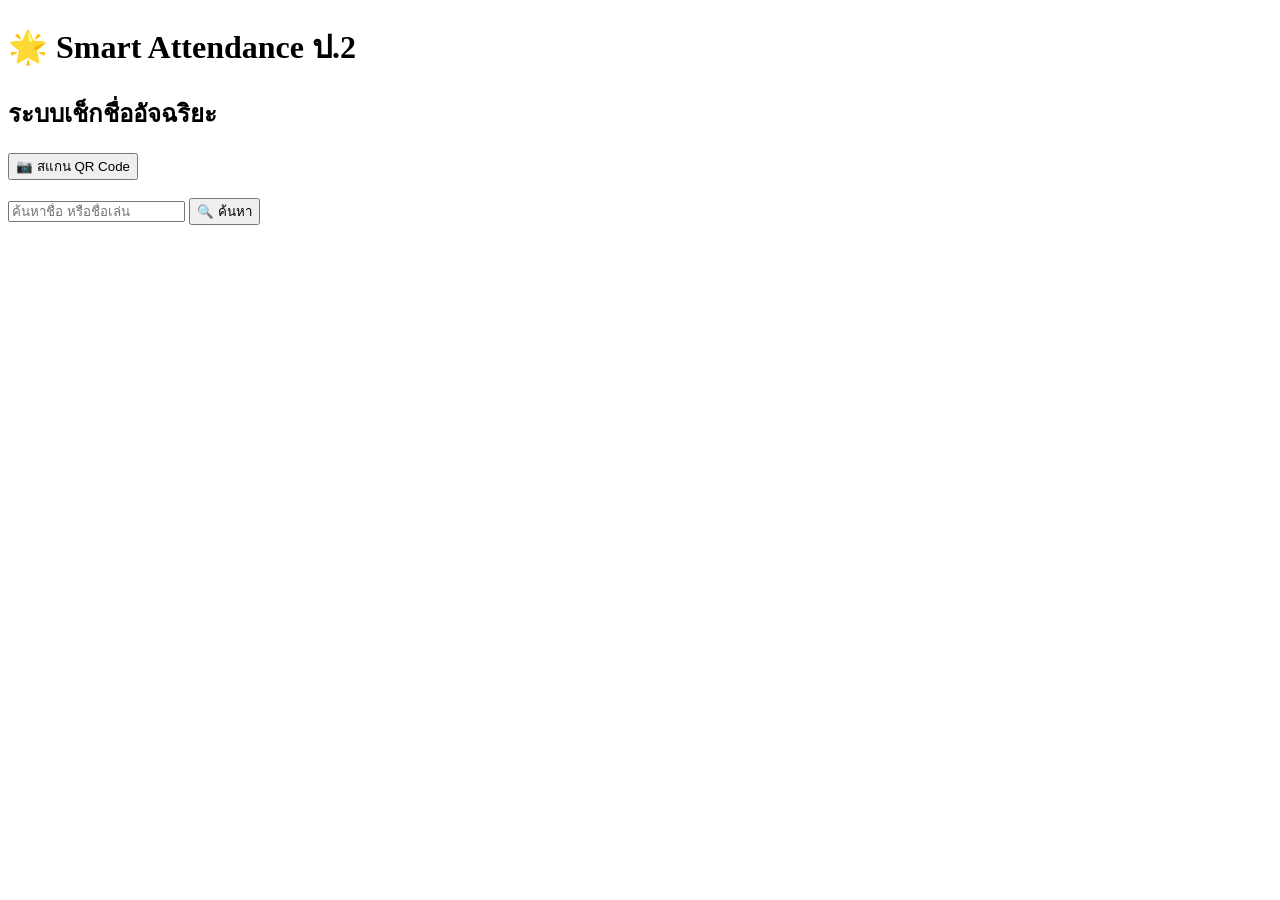
==== index.html @ b7935bb4 "Add initial HTML structure for Smart Attendance" ====
<!DOCTYPE html>
<html>
<head>
<title>Smart Attendance ป.2</title>
</head>

<body>

<h1>🌟 Smart Attendance ป.2</h1>

<h2>ระบบเช็กชื่ออัจฉริยะ</h2>

<button>
📷 สแกน QR Code
</button>

<br><br>

<input placeholder="ค้นหาชื่อ หรือชื่อเล่น">

<button>
🔍 ค้นหา
</button>

</body>
</html>
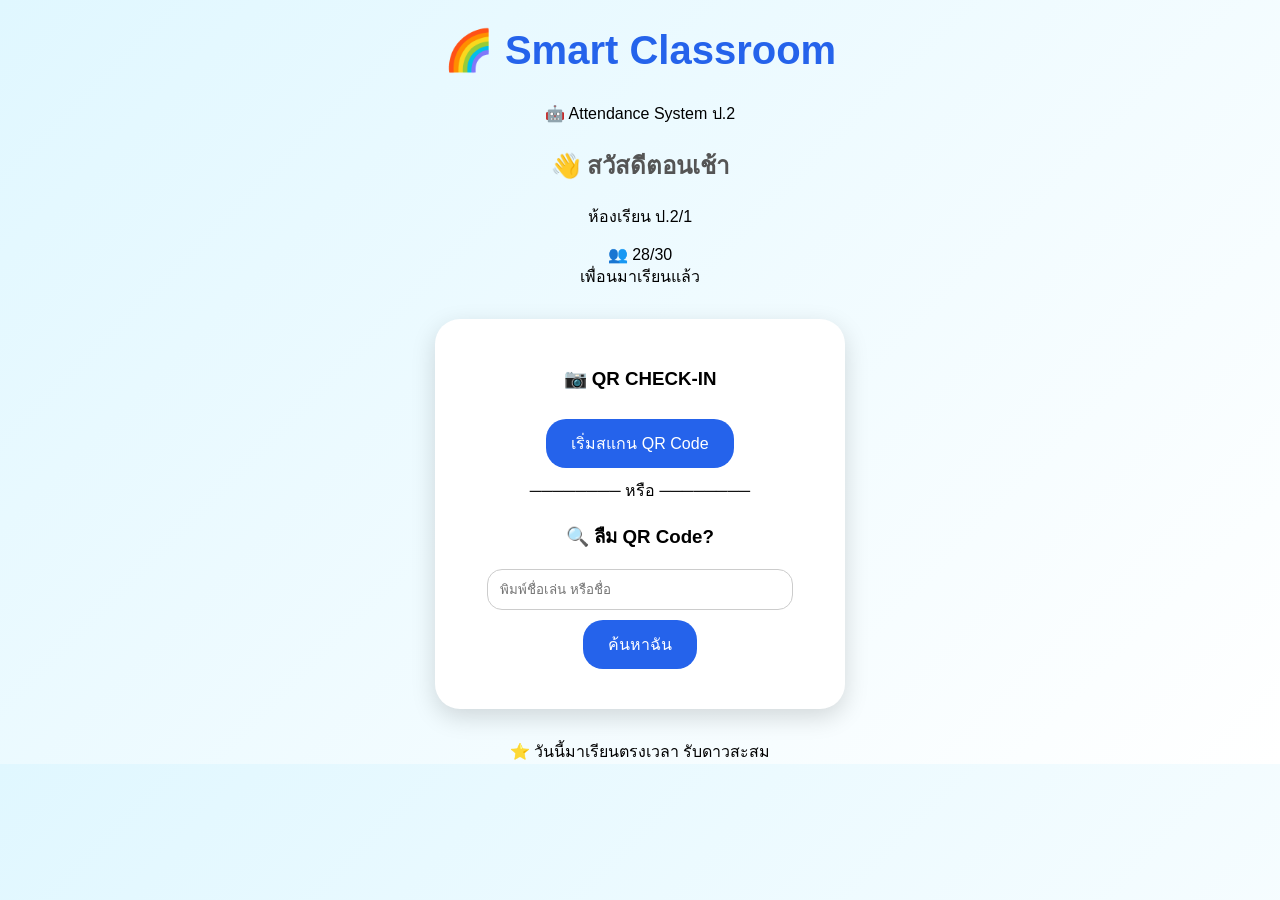
==== commit d7b1e751: "Update index.html for Smart Classroom Attendance" ====
--- a/index.html
+++ b/index.html
@@ -1,26 +1,109 @@
 <!DOCTYPE html>
-<html>
+<html lang="th">
+
 <head>
-<title>Smart Attendance ป.2</title>
+<meta charset="UTF-8">
+<meta name="viewport" content="width=device-width, initial-scale=1.0">
+
+<title>Smart Classroom Attendance</title>
+
+<link rel="stylesheet" href="style.css">
+
 </head>
+
 
 <body>
 
-<h1>🌟 Smart Attendance ป.2</h1>
+<div class="app">
 
-<h2>ระบบเช็กชื่ออัจฉริยะ</h2>
 
-<button>
-📷 สแกน QR Code
+<div class="header">
+
+<h1>🌈 Smart Classroom</h1>
+
+<p>🤖 Attendance System ป.2</p>
+
+</div>
+
+
+<div class="welcome">
+
+<h2>👋 สวัสดีตอนเช้า</h2>
+
+<p>ห้องเรียน ป.2/1</p>
+
+
+<div class="count">
+
+👥
+
+<span id="count">
+28/30
+</span>
+
+<br>
+
+เพื่อนมาเรียนแล้ว
+
+</div>
+
+
+</div>
+
+
+
+<div class="card">
+
+
+<h3>📷 QR CHECK-IN</h3>
+
+
+<button class="scan">
+
+เริ่มสแกน QR Code
+
 </button>
 
-<br><br>
 
-<input placeholder="ค้นหาชื่อ หรือชื่อเล่น">
 
-<button>
-🔍 ค้นหา
+<div class="line">
+
+──────── หรือ ────────
+
+</div>
+
+
+
+<h3>🔍 ลืม QR Code?</h3>
+
+
+<input 
+type="text"
+placeholder="พิมพ์ชื่อเล่น หรือชื่อ">
+
+
+<button class="search">
+
+ค้นหาฉัน
+
 </button>
 
+
+</div>
+
+
+
+<div class="star">
+
+⭐ วันนี้มาเรียนตรงเวลา รับดาวสะสม
+
+</div>
+
+
+
+</div>
+
+
 </body>
+
 </html>
--- a/style.css
+++ b/style.css
@@ -0,0 +1,51 @@
+body {
+    font-family: "Arial", sans-serif;
+    background: linear-gradient(135deg, #e0f7ff, #ffffff);
+    text-align: center;
+    margin: 0;
+    padding: 0;
+}
+
+.container {
+    margin-top: 50px;
+}
+
+h1 {
+    color: #2563eb;
+    font-size: 40px;
+}
+
+h2 {
+    color: #555;
+}
+
+.card {
+    background: white;
+    width: 350px;
+    margin: 30px auto;
+    padding: 30px;
+    border-radius: 25px;
+    box-shadow: 0 8px 25px rgba(0,0,0,0.15);
+}
+
+button {
+    background: #2563eb;
+    color: white;
+    border: none;
+    padding: 12px 25px;
+    border-radius: 20px;
+    cursor: pointer;
+    font-size: 16px;
+    margin: 10px;
+}
+
+button:hover {
+    background: #1d4ed8;
+}
+
+input {
+    width: 80%;
+    padding: 12px;
+    border-radius: 15px;
+    border: 1px solid #ccc;
+}
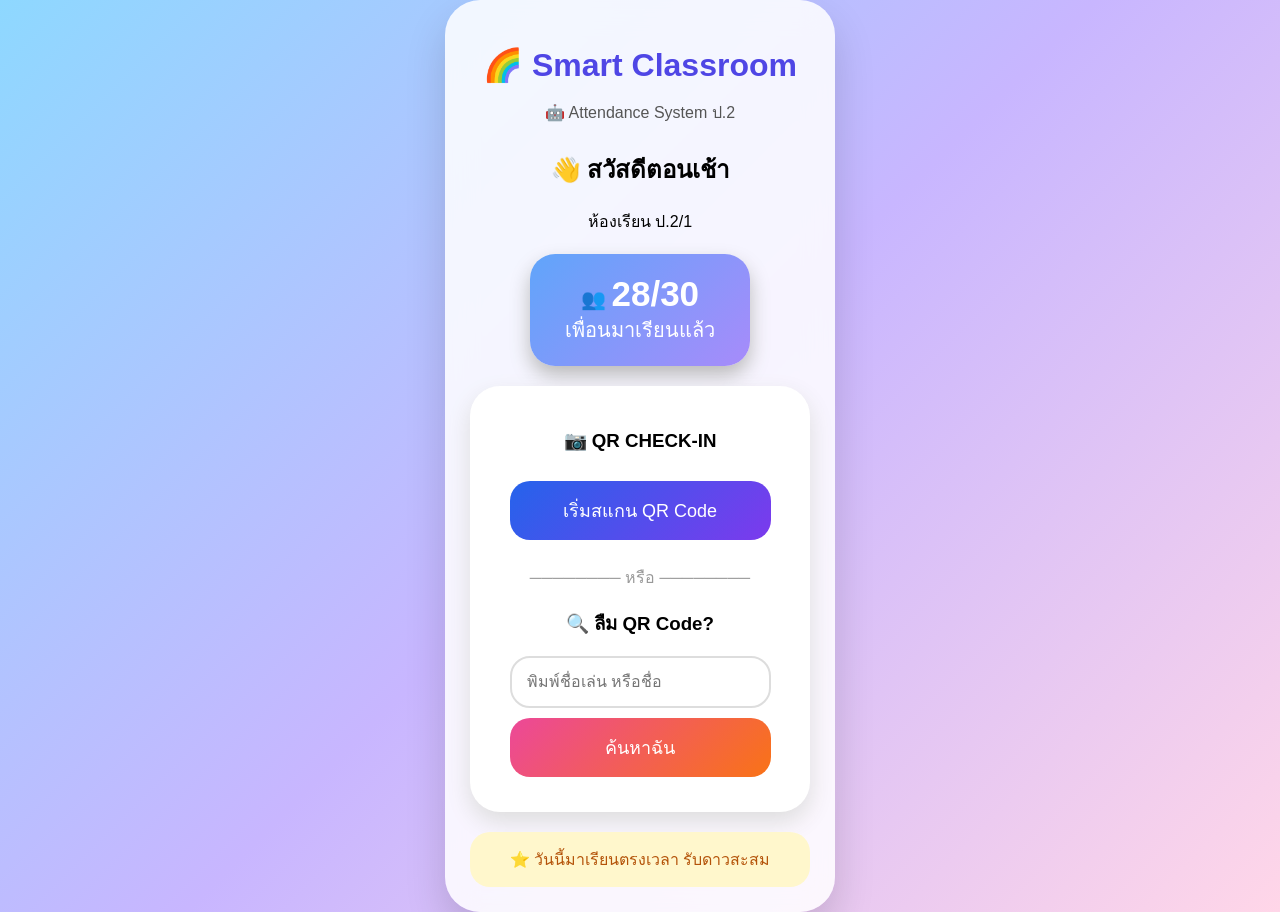
==== commit d567f553: "Update index.html" ====
--- a/index.html
+++ b/index.html
@@ -103,7 +103,7 @@
 
 </div>
 
-
+<script src="app.js"></script>
 </body>
 
 </html>
--- a/style.css
+++ b/style.css
@@ -1,51 +1,206 @@
-body {
-    font-family: "Arial", sans-serif;
-    background: linear-gradient(135deg, #e0f7ff, #ffffff);
-    text-align: center;
-    margin: 0;
-    padding: 0;
-}
-
-.container {
-    margin-top: 50px;
-}
-
-h1 {
-    color: #2563eb;
-    font-size: 40px;
-}
-
-h2 {
-    color: #555;
-}
-
-.card {
-    background: white;
-    width: 350px;
-    margin: 30px auto;
-    padding: 30px;
-    border-radius: 25px;
-    box-shadow: 0 8px 25px rgba(0,0,0,0.15);
-}
-
-button {
-    background: #2563eb;
-    color: white;
-    border: none;
-    padding: 12px 25px;
-    border-radius: 20px;
-    cursor: pointer;
-    font-size: 16px;
-    margin: 10px;
-}
-
-button:hover {
-    background: #1d4ed8;
-}
-
-input {
-    width: 80%;
-    padding: 12px;
-    border-radius: 15px;
-    border: 1px solid #ccc;
-}
+*{
+    box-sizing:border-box;
+    font-family:"Arial", sans-serif;
+}
+
+
+body{
+
+    margin:0;
+    min-height:100vh;
+
+    background:
+    linear-gradient(135deg,#8ed8ff,#c8b6ff,#ffd6e8);
+
+    display:flex;
+    justify-content:center;
+    align-items:center;
+
+}
+
+
+.app{
+
+    width:390px;
+
+    background:
+    rgba(255,255,255,0.85);
+
+    backdrop-filter:blur(15px);
+
+    border-radius:35px;
+
+    padding:25px;
+
+    box-shadow:
+    0 20px 40px rgba(0,0,0,0.15);
+
+}
+
+
+
+.header{
+
+    text-align:center;
+
+}
+
+
+.header h1{
+
+    color:#4f46e5;
+
+    font-size:32px;
+
+    margin-bottom:5px;
+
+}
+
+
+.header p{
+
+    color:#555;
+
+}
+
+
+
+.welcome{
+
+    text-align:center;
+
+    margin-top:25px;
+
+}
+
+
+
+.count{
+
+    margin:20px auto;
+
+    padding:20px;
+
+    width:220px;
+
+    border-radius:25px;
+
+    background:
+    linear-gradient(135deg,#60a5fa,#a78bfa);
+
+    color:white;
+
+    font-size:20px;
+
+    box-shadow:0 10px 20px #bbb;
+
+}
+
+
+.count span{
+
+    font-size:35px;
+
+    font-weight:bold;
+
+}
+
+
+
+.card{
+
+    background:white;
+
+    padding:25px;
+
+    border-radius:30px;
+
+    text-align:center;
+
+    box-shadow:0 10px 25px #ddd;
+
+}
+
+
+
+button{
+
+    width:90%;
+
+    padding:15px;
+
+    border:none;
+
+    border-radius:20px;
+
+    font-size:18px;
+
+    cursor:pointer;
+
+    color:white;
+
+    margin:10px;
+
+}
+
+
+
+.scan{
+
+    background:
+    linear-gradient(135deg,#2563eb,#7c3aed);
+
+}
+
+
+
+.search{
+
+    background:
+    linear-gradient(135deg,#ec4899,#f97316);
+
+}
+
+
+
+input{
+
+    width:90%;
+
+    padding:15px;
+
+    border-radius:20px;
+
+    border:2px solid #ddd;
+
+    font-size:16px;
+
+}
+
+
+
+.line{
+
+    color:#999;
+
+    margin:15px;
+
+}
+
+
+
+.star{
+
+    margin-top:20px;
+
+    text-align:center;
+
+    background:#fff7cc;
+
+    padding:15px;
+
+    border-radius:20px;
+
+    color:#b45309;
+
+}
